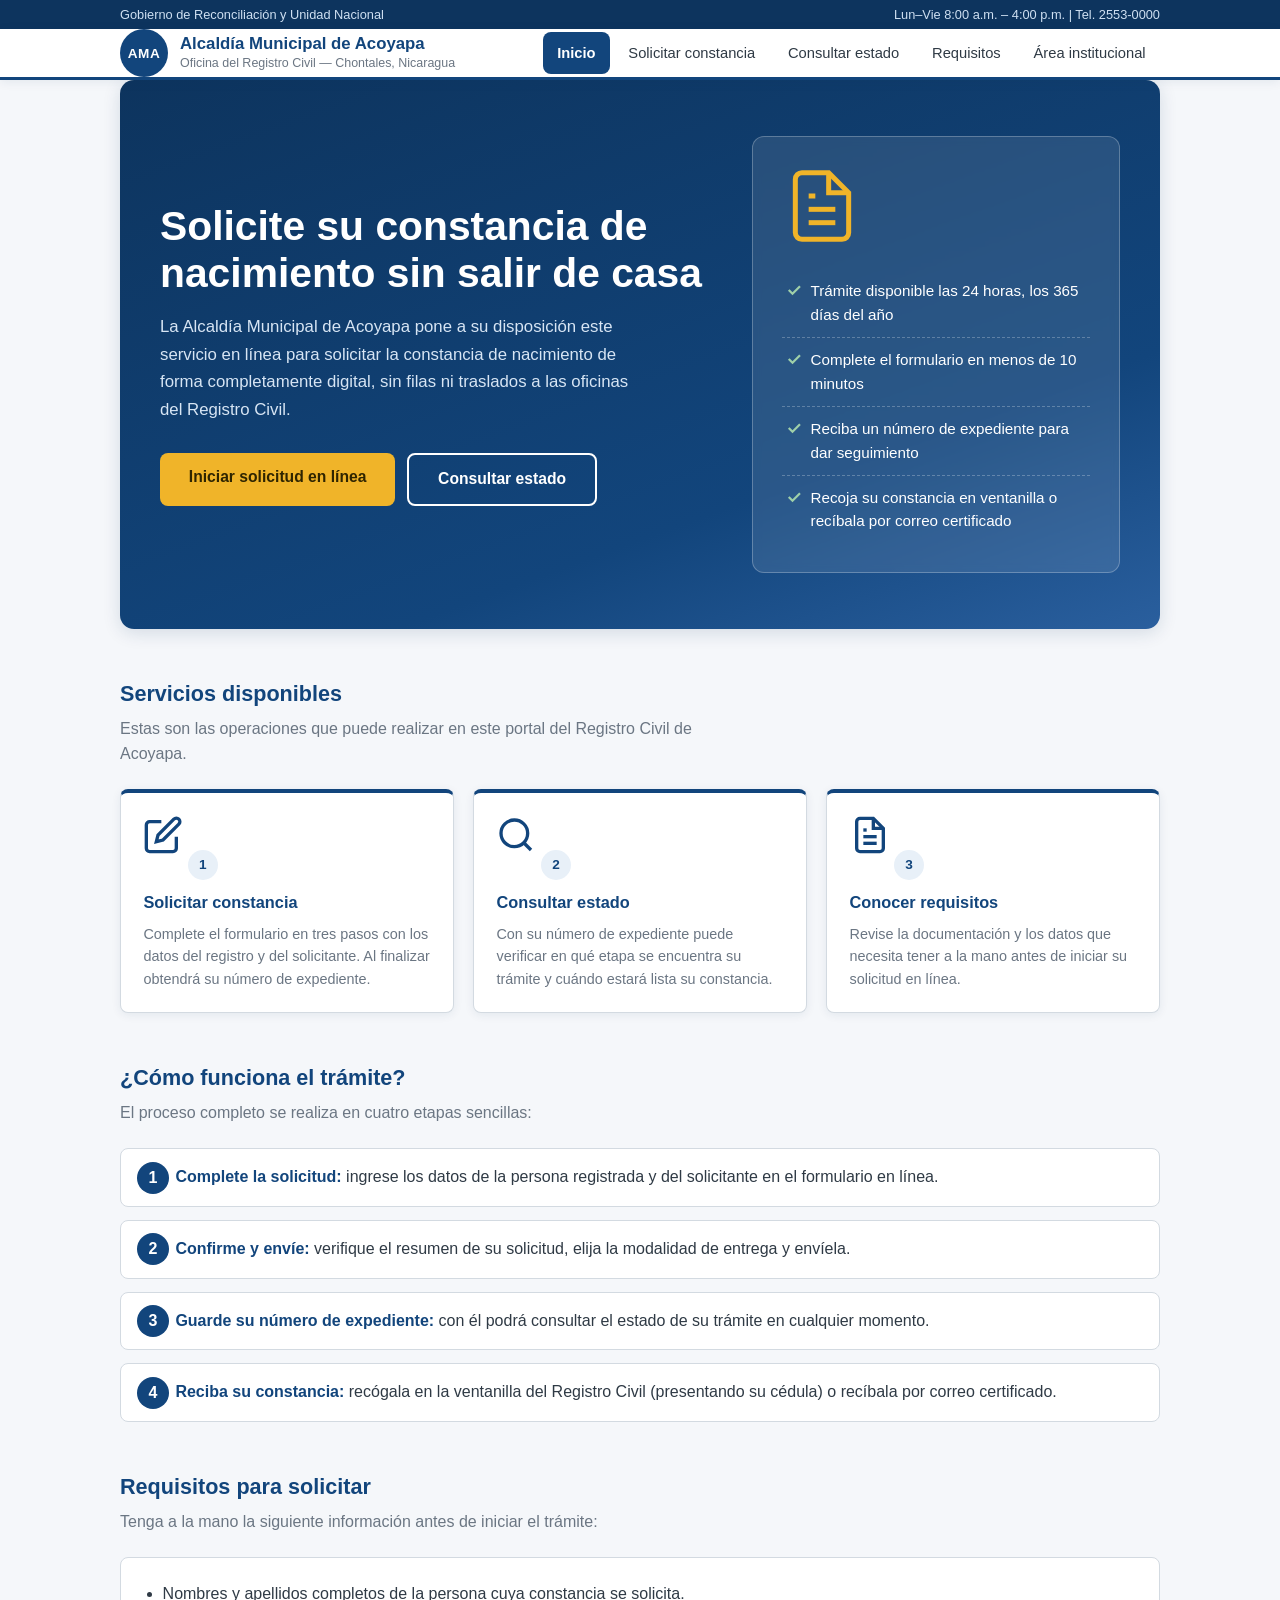
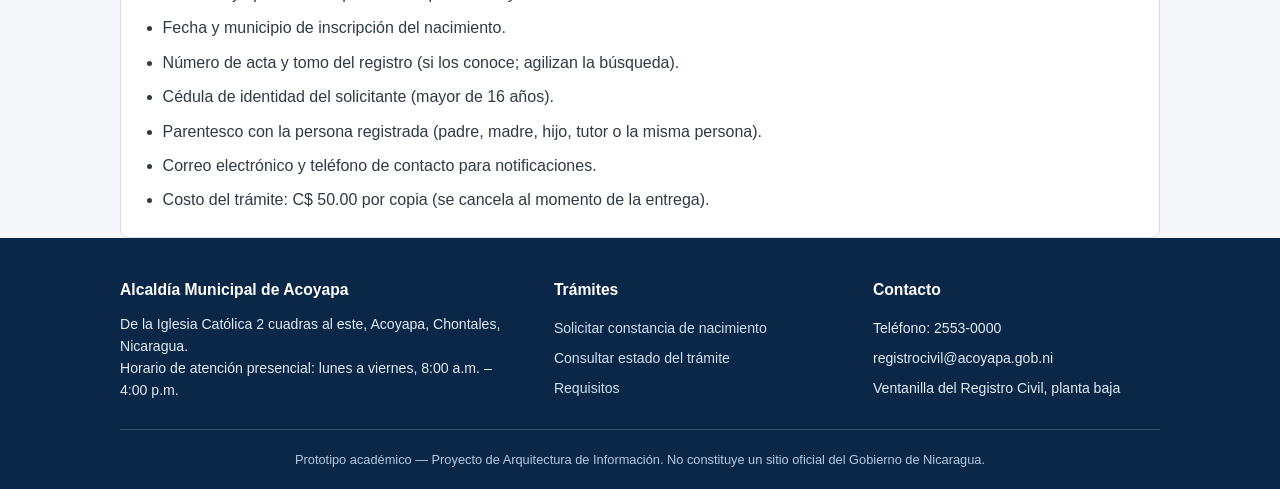
==== index.html @ fcf1b992 "feat: implement prototype with admin panel, local storage and UI improvements" ====
<!DOCTYPE html>
<html lang="es">
<head>
  <meta charset="UTF-8">
  <meta name="viewport" content="width=device-width, initial-scale=1.0">
  <title>Constancia de Nacimiento en Línea — Alcaldía Municipal de Acoyapa</title>
  <meta name="description" content="Solicite su constancia de nacimiento en línea ante la Alcaldía Municipal de Acoyapa, Chontales, Nicaragua. Trámite 100% digital.">
  <link rel="stylesheet" href="css/style.css">
</head>
<body>

  <div class="topbar">
    <div class="contenedor">
      <span>Gobierno de Reconciliación y Unidad Nacional</span>
      <span>Lun–Vie 8:00 a.m. – 4:00 p.m. | Tel. 2553-0000</span>
    </div>
  </div>

  <header>
    <div class="contenedor header-interno">
      <a class="marca" href="index.html">
        <div class="escudo">AMA</div>
        <div>
          <h1>Alcaldía Municipal de Acoyapa</h1>
          <span>Oficina del Registro Civil — Chontales, Nicaragua</span>
        </div>
      </a>
      <button class="boton-menu" id="botonMenu" aria-label="Abrir menú" aria-expanded="false">☰</button>
      <nav class="principal" id="navPrincipal" aria-label="Navegación principal">
        <ul>
          <li><a href="index.html" class="activo">Inicio</a></li>
          <li><a href="solicitud.html">Solicitar constancia</a></li>
          <li><a href="consulta.html">Consultar estado</a></li>
          <li><a href="requisitos.html">Requisitos</a></li>
          <li class="institucional"><a href="admin.html">Área institucional</a></li>
        </ul>
      </nav>
    </div>
  </header>

  <main class="contenedor">

    <!-- Presentación del servicio -->
    <section class="hero">
      <div>
        <h2>Solicite su constancia de nacimiento sin salir de casa</h2>
        <p>La Alcaldía Municipal de Acoyapa pone a su disposición este servicio en línea
           para solicitar la constancia de nacimiento de forma completamente digital,
           sin filas ni traslados a las oficinas del Registro Civil.</p>
        <div class="hero-ctas">
          <a class="btn btn-acento" href="solicitud.html">Iniciar solicitud en línea</a>
          <a class="btn btn-contorno" href="consulta.html" style="color:#fff;border-color:#fff">Consultar estado</a>
        </div>
      </div>
      <div class="hero-ilustracion">
        <svg class="icono" width="80" height="80" viewBox="0 0 24 24" fill="none" stroke="currentColor" stroke-width="1.5" style="margin-bottom:1rem;color:#f0b429" aria-hidden="true">
          <path d="M14 2H6a2 2 0 0 0-2 2v16a2 2 0 0 0 2 2h12a2 2 0 0 0 2-2V8z"/>
          <polyline points="14 2 14 8 20 8"/>
          <line x1="16" y1="13" x2="8" y2="13"/>
          <line x1="16" y1="17" x2="8" y2="17"/>
          <polyline points="10 9 9 9 8 9"/>
        </svg>
        <ul>
          <li>Trámite disponible las 24 horas, los 365 días del año</li>
          <li>Complete el formulario en menos de 10 minutos</li>
          <li>Reciba un número de expediente para dar seguimiento</li>
          <li>Recoja su constancia en ventanilla o recíbala por correo certificado</li>
        </ul>
      </div>
    </section>

    <!-- Qué puede hacer en el portal -->
    <section class="seccion">
      <h3>Servicios disponibles</h3>
      <p>Estas son las operaciones que puede realizar en este portal del Registro Civil de Acoyapa.</p>
      <div class="tarjetas">
        <a class="tarjeta" href="solicitud.html">
          <svg class="icono" viewBox="0 0 24 24" fill="none" stroke="currentColor" stroke-width="2" aria-hidden="true">
            <path d="M11 4H4a2 2 0 0 0-2 2v14a2 2 0 0 0 2 2h14a2 2 0 0 0 2-2v-7"/>
            <path d="M18.5 2.5a2.121 2.121 0 0 1 3 3L12 15l-4 1 1-4 9.5-9.5z"/>
          </svg>
          <span class="numero">1</span>
          <h4>Solicitar constancia</h4>
          <p>Complete el formulario en tres pasos con los datos del registro y del solicitante.
             Al finalizar obtendrá su número de expediente.</p>
        </a>
        <a class="tarjeta" href="consulta.html">
          <svg class="icono" viewBox="0 0 24 24" fill="none" stroke="currentColor" stroke-width="2" aria-hidden="true">
            <circle cx="11" cy="11" r="8"/>
            <line x1="21" y1="21" x2="16.65" y2="16.65"/>
          </svg>
          <span class="numero">2</span>
          <h4>Consultar estado</h4>
          <p>Con su número de expediente puede verificar en qué etapa se encuentra su trámite
             y cuándo estará lista su constancia.</p>
        </a>
        <a class="tarjeta" href="requisitos.html">
          <svg class="icono" viewBox="0 0 24 24" fill="none" stroke="currentColor" stroke-width="2" aria-hidden="true">
            <path d="M14 2H6a2 2 0 0 0-2 2v16a2 2 0 0 0 2 2h12a2 2 0 0 0 2-2V8z"/>
            <polyline points="14 2 14 8 20 8"/>
            <line x1="16" y1="13" x2="8" y2="13"/>
            <line x1="16" y1="17" x2="8" y2="17"/>
            <polyline points="10 9 9 9 8 9"/>
          </svg>
          <span class="numero">3</span>
          <h4>Conocer requisitos</h4>
          <p>Revise la documentación y los datos que necesita tener a la mano antes de
             iniciar su solicitud en línea.</p>
        </a>
      </div>
    </section>

    <!-- Cómo funciona -->
    <section class="seccion">
      <h3>¿Cómo funciona el trámite?</h3>
      <p>El proceso completo se realiza en cuatro etapas sencillas:</p>
      <div class="pasos">
        <div class="paso"><strong>Complete la solicitud:</strong> ingrese los datos de la persona registrada
          y del solicitante en el formulario en línea.</div>
        <div class="paso"><strong>Confirme y envíe:</strong> verifique el resumen de su solicitud,
          elija la modalidad de entrega y envíela.</div>
        <div class="paso"><strong>Guarde su número de expediente:</strong> con él podrá consultar
          el estado de su trámite en cualquier momento.</div>
        <div class="paso"><strong>Reciba su constancia:</strong> recógala en la ventanilla del Registro Civil
          (presentando su cédula) o recíbala por correo certificado.</div>
      </div>
    </section>

    <!-- Requisitos -->
    <section class="seccion" id="requisitos">
      <h3>Requisitos para solicitar</h3>
      <p>Tenga a la mano la siguiente información antes de iniciar el trámite:</p>
      <ul class="requisitos-lista">
        <li>Nombres y apellidos completos de la persona cuya constancia se solicita.</li>
        <li>Fecha y municipio de inscripción del nacimiento.</li>
        <li>Número de acta y tomo del registro (si los conoce; agilizan la búsqueda).</li>
        <li>Cédula de identidad del solicitante (mayor de 16 años).</li>
        <li>Parentesco con la persona registrada (padre, madre, hijo, tutor o la misma persona).</li>
        <li>Correo electrónico y teléfono de contacto para notificaciones.</li>
        <li>Costo del trámite: C$ 50.00 por copia (se cancela al momento de la entrega).</li>
      </ul>
    </section>

  </main>

  <footer>
    <div class="contenedor">
      <div class="footer-grid">
        <div>
          <h5>Alcaldía Municipal de Acoyapa</h5>
          <p>De la Iglesia Católica 2 cuadras al este, Acoyapa, Chontales, Nicaragua.</p>
          <p>Horario de atención presencial: lunes a viernes, 8:00 a.m. – 4:00 p.m.</p>
        </div>
        <div>
          <h5>Trámites</h5>
          <ul>
            <li><a href="solicitud.html">Solicitar constancia de nacimiento</a></li>
            <li><a href="consulta.html">Consultar estado del trámite</a></li>
            <li><a href="requisitos.html">Requisitos</a></li>
          </ul>
        </div>
        <div>
          <h5>Contacto</h5>
          <ul>
            <li>Teléfono: 2553-0000</li>
            <li>registrocivil@acoyapa.gob.ni</li>
            <li>Ventanilla del Registro Civil, planta baja</li>
          </ul>
        </div>
      </div>
      <p class="footer-legal">Prototipo académico — Proyecto de Arquitectura de Información.
        No constituye un sitio oficial del Gobierno de Nicaragua.</p>
    </div>
  </footer>

  <script src="js/validaciones.js"></script>
  <script src="js/main.js"></script>
</body>
</html>
---- css/style.css ----
/* ============================================================
   Alcaldía Municipal de Acoyapa — Constancia de Nacimiento en Línea
   Hoja de estilos principal — diseño sobrio, institucional y responsive
   ============================================================ */

:root {
  --azul: #12457c;          /* azul institucional */
  --azul-oscuro: #0d345e;
  --azul-claro: #e8f0f8;
  --gris-texto: #2f3a45;
  --gris-suave: #6b7683;
  --gris-borde: #d3dae1;
  --fondo: #f5f7fa;
  --blanco: #ffffff;
  --error: #b3261e;
  --ok: #1e7d34;
  --dorado: #f0b429;
  --dorado-oscuro: #c68a0d;
  --radio: 8px;
  --sombra: 0 2px 10px rgba(13, 52, 94, 0.08);
  --sombra-fuerte: 0 4px 18px rgba(13, 52, 94, 0.14);
}

* { box-sizing: border-box; margin: 0; padding: 0; }

html { font-size: 16px; }

body {
  font-family: "Segoe UI", "Helvetica Neue", Arial, sans-serif;
  color: var(--gris-texto);
  background: var(--fondo);
  line-height: 1.55;
}

/* ---------- Encabezado institucional ---------- */
.topbar {
  background: var(--azul-oscuro);
  color: #cfe0f2;
  font-size: 0.8rem;
  padding: 0.3rem 0;
}
.topbar .contenedor {
  display: flex;
  justify-content: space-between;
  gap: 1rem;
  flex-wrap: wrap;
}

header {
  background: var(--blanco);
  border-bottom: 3px solid var(--azul);
  position: sticky;
  top: 0;
  z-index: 100;
  box-shadow: var(--sombra);
}
.header-interno {
  display: flex;
  align-items: center;
  justify-content: space-between;
  gap: 1rem;
  padding: 0.75rem 0;
}
.marca {
  display: flex;
  align-items: center;
  gap: 0.75rem;
  text-decoration: none;
  color: var(--gris-texto);
}
.escudo {
  width: 48px;
  height: 48px;
  border-radius: 50%;
  background: var(--azul);
  color: #fff;
  display: flex;
  align-items: center;
  justify-content: center;
  font-weight: 700;
  font-size: 0.85rem;
  flex-shrink: 0;
  letter-spacing: 0.5px;
}
.marca h1 {
  font-size: 1.05rem;
  color: var(--azul);
  line-height: 1.2;
}
.marca span {
  display: block;
  font-size: 0.78rem;
  color: var(--gris-suave);
  font-weight: 400;
}

/* ---------- Navegación ---------- */
nav.principal ul {
  list-style: none;
  display: flex;
  gap: 0.25rem;
}
nav.principal a {
  display: block;
  padding: 0.6rem 0.9rem;
  text-decoration: none;
  color: var(--gris-texto);
  font-size: 0.92rem;
  border-radius: var(--radio);
  transition: background 0.15s ease;
}
nav.principal a:hover { background: var(--azul-claro); color: var(--azul); }
nav.principal a.activo {
  background: var(--azul);
  color: #fff;
  font-weight: 600;
}
.boton-menu {
  display: none;
  background: none;
  border: 2px solid var(--azul);
  color: var(--azul);
  border-radius: var(--radio);
  padding: 0.35rem 0.7rem;
  font-size: 1.1rem;
  cursor: pointer;
}

/* ---------- Estructura general ---------- */
.contenedor {
  max-width: 1080px;
  margin: 0 auto;
  padding: 0 1.25rem;
}
main { padding: 2.2rem 0 3rem; }

/* ---------- Portada ---------- */
.hero {
  background: linear-gradient(160deg, var(--azul-oscuro) 0%, var(--azul) 70%, #2a5f9e 100%);
  color: #fff;
  border-radius: 14px;
  padding: 3.5rem 2.5rem;
  display: grid;
  grid-template-columns: 1.5fr 1fr;
  gap: 2.5rem;
  align-items: center;
  box-shadow: var(--sombra-fuerte);
}
.hero h2 {
  font-size: 2.55rem;
  line-height: 1.15;
  margin-bottom: 1rem;
  font-weight: 700;
}
.hero p {
  color: #d7e5f4;
  margin-bottom: 1.8rem;
  max-width: 52ch;
  font-size: 1.05rem;
  line-height: 1.65;
}
.hero-ilustracion {
  background: rgba(255, 255, 255, 0.1);
  border: 1px solid rgba(255, 255, 255, 0.25);
  border-radius: 12px;
  padding: 1.8rem;
  font-size: 0.95rem;
  backdrop-filter: blur(4px);
}
.hero-ilustracion ul { list-style: none; }
.hero-ilustracion li {
  padding: 0.65rem 0 0.65rem 1.8rem;
  position: relative;
  border-bottom: 1px dashed rgba(255, 255, 255, 0.25);
}
.hero-ilustracion li:last-child { border-bottom: none; }
.hero-ilustracion li::before {
  content: "";
  position: absolute;
  left: 0.2rem;
  top: 0.8rem;
  width: 18px;
  height: 18px;
  background: url("data:image/svg+xml,%3Csvg xmlns='http://www.w3.org/2000/svg' viewBox='0 0 24 24' fill='none' stroke='%239fd0a9' stroke-width='3'%3E%3Cpath d='M5 12l5 5L20 7'/%3E%3C/svg%3E") no-repeat center;
  background-size: contain;
}
.hero-ctas { display: flex; gap: 0.75rem; flex-wrap: wrap; }

/* ---------- Botones ---------- */
.btn {
  display: inline-block;
  padding: 0.8rem 1.8rem;
  border-radius: var(--radio);
  text-decoration: none;
  font-weight: 600;
  font-size: 0.98rem;
  border: none;
  cursor: pointer;
  transition: filter 0.15s ease, transform 0.1s ease, background 0.15s ease, color 0.15s ease;
}
.btn:hover { filter: brightness(1.06); }
.btn:active { transform: translateY(1px); }
.btn-primario { background: var(--azul); color: #fff; }
.btn-acento { background: #f0b429; color: #2f2500; }
.btn-acento:hover { background: #f5c24d; }
.btn-contorno {
  background: transparent;
  color: var(--azul);
  border: 2px solid var(--azul);
}
.btn-contorno:hover { background: var(--azul-claro); }
.btn-peligro { background: var(--error); color: #fff; }
.btn-peligro:hover { background: #c92a1f; }

/* ---------- Secciones de la portada ---------- */
.seccion { margin-top: 3rem; }
.seccion h3 {
  color: var(--azul);
  font-size: 1.35rem;
  margin-bottom: 0.4rem;
}
.seccion > p { color: var(--gris-suave); max-width: 65ch; margin-bottom: 1.4rem; }

.tarjetas {
  display: grid;
  grid-template-columns: repeat(3, 1fr);
  gap: 1.2rem;
}
.tarjeta {
  background: var(--blanco);
  border: 1px solid var(--gris-borde);
  border-top: 4px solid var(--azul);
  border-radius: var(--radio);
  padding: 1.4rem;
  box-shadow: var(--sombra);
  display: block;
  text-decoration: none;
  color: inherit;
  transition: transform 0.15s ease, box-shadow 0.15s ease, border-color 0.15s ease;
}
.tarjeta:hover {
  transform: translateY(-3px);
  box-shadow: var(--sombra-fuerte);
  border-color: #b8c8d8;
}
.tarjeta h4 { color: var(--azul); margin-bottom: 0.5rem; font-size: 1.02rem; }
.tarjeta p { font-size: 0.9rem; color: var(--gris-suave); }
.tarjeta .icono {
  width: 40px;
  height: 40px;
  margin-bottom: 0.85rem;
  color: var(--azul);
}
.tarjeta .numero {
  display: inline-block;
  width: 30px; height: 30px;
  line-height: 30px;
  text-align: center;
  background: var(--azul-claro);
  color: var(--azul);
  border-radius: 50%;
  font-weight: 700;
  margin-bottom: 0.6rem;
  font-size: 0.85rem;
}

.pasos { counter-reset: paso; }
.paso {
  background: var(--blanco);
  border: 1px solid var(--gris-borde);
  border-radius: var(--radio);
  padding: 1rem 1.2rem 1rem 3.4rem;
  position: relative;
  margin-bottom: 0.8rem;
}
.paso::before {
  counter-increment: paso;
  content: counter(paso);
  position: absolute;
  left: 1rem; top: 50%;
  transform: translateY(-50%);
  width: 32px; height: 32px;
  line-height: 32px;
  text-align: center;
  background: var(--azul);
  color: #fff;
  border-radius: 50%;
  font-weight: 700;
}
.paso strong { color: var(--azul); }

.requisitos-lista {
  background: var(--blanco);
  border: 1px solid var(--gris-borde);
  border-radius: var(--radio);
  padding: 1.2rem 1.4rem;
}
.requisitos-lista li { margin-left: 1.2rem; padding: 0.3rem 0; }

/* ---------- Formularios ---------- */
.panel-form {
  background: var(--blanco);
  border: 1px solid var(--gris-borde);
  border-radius: 12px;
  box-shadow: var(--sombra);
  padding: 2rem 2.2rem;
  max-width: 760px;
  margin: 0 auto;
}
.panel-form h2 {
  color: var(--azul);
  font-size: 1.45rem;
  margin-bottom: 0.3rem;
}
.panel-form .sub {
  color: var(--gris-suave);
  font-size: 0.92rem;
  margin-bottom: 1.6rem;
}

/* Indicador de pasos del asistente */
.indicador-pasos {
  display: flex;
  justify-content: space-between;
  margin-bottom: 1.8rem;
  position: relative;
}
.indicador-pasos::before {
  content: "";
  position: absolute;
  top: 17px; left: 8%; right: 8%;
  height: 2px;
  background: var(--gris-borde);
  z-index: 0;
}
.paso-ind {
  text-align: center;
  position: relative;
  z-index: 1;
  flex: 1;
  font-size: 0.78rem;
  color: var(--gris-suave);
}
.paso-ind .punto {
  width: 34px; height: 34px;
  margin: 0 auto 0.35rem;
  line-height: 34px;
  border-radius: 50%;
  background: var(--blanco);
  border: 2px solid var(--gris-borde);
  color: var(--gris-suave);
  font-weight: 700;
}
.paso-ind.activo .punto {
  background: var(--azul);
  border-color: var(--azul);
  color: #fff;
}
.paso-ind.completo .punto {
  background: var(--ok);
  border-color: var(--ok);
  color: #fff;
}
.paso-ind.activo { color: var(--azul); font-weight: 600; }

fieldset {
  border: none;
  margin-bottom: 1.2rem;
}
legend {
  font-weight: 700;
  color: var(--azul);
  font-size: 1rem;
  margin-bottom: 0.8rem;
  padding-bottom: 0.4rem;
  border-bottom: 2px solid var(--azul-claro);
  width: 100%;
}
.grupo-campos {
  display: grid;
  grid-template-columns: 1fr 1fr;
  gap: 1rem 1.2rem;
}
.campo { display: flex; flex-direction: column; }
.campo.completo { grid-column: 1 / -1; }
.campo label {
  font-size: 0.85rem;
  font-weight: 600;
  margin-bottom: 0.3rem;
}
.campo label .req { color: var(--error); }
.campo input,
.campo select,
.campo textarea {
  padding: 0.6rem 0.75rem;
  border: 1.5px solid var(--gris-borde);
  border-radius: 6px;
  font-size: 0.95rem;
  font-family: inherit;
  background: #fbfcfd;
  transition: border-color 0.15s ease;
}
.campo input:focus,
.campo select:focus,
.campo textarea:focus {
  outline: none;
  border-color: var(--azul);
  background: #fff;
  box-shadow: 0 0 0 3px rgba(18, 69, 124, 0.12);
}
.campo .ayuda {
  font-size: 0.76rem;
  color: var(--gris-suave);
  margin-top: 0.25rem;
}
.campo .mensaje-error {
  display: none;
  font-size: 0.78rem;
  color: var(--error);
  margin-top: 0.25rem;
}
.campo.invalido input,
.campo.invalido select,
.campo.invalido textarea { border-color: var(--error); }
.campo.invalido .mensaje-error { display: block; }
.campo.valido input,
.campo.valido select { border-color: var(--ok); }

.grupo-radio {
  display: flex;
  gap: 1.4rem;
  flex-wrap: wrap;
  margin-top: 0.3rem;
}
.grupo-radio label {
  display: flex;
  align-items: center;
  gap: 0.4rem;
  font-weight: 400;
  font-size: 0.92rem;
  cursor: pointer;
}

.acciones-form {
  display: flex;
  justify-content: space-between;
  gap: 1rem;
  margin-top: 1.6rem;
  padding-top: 1.4rem;
  border-top: 1px solid var(--gris-borde);
}

.paso-form { display: none; }
.paso-form.visible { display: block; }

/* Resumen de confirmación */
.resumen {
  background: var(--azul-claro);
  border: 1px solid #c3d6ea;
  border-radius: var(--radio);
  padding: 1.2rem 1.4rem;
  margin-bottom: 1.4rem;
}
.resumen dl {
  display: grid;
  grid-template-columns: 1fr 1fr;
  gap: 0.5rem 1.5rem;
}
.resumen dt { font-size: 0.78rem; color: var(--gris-suave); }
.resumen dd { font-weight: 600; font-size: 0.92rem; }

.aviso-exito {
  background: #e9f6ec;
  border: 1px solid #bfe0c7;
  border-left: 5px solid var(--ok);
  border-radius: var(--radio);
  padding: 1.4rem 1.6rem;
  text-align: center;
}
.aviso-exito h3 { color: var(--ok); margin-bottom: 0.4rem; }
.aviso-exito .expediente {
  font-size: 1.3rem;
  font-weight: 700;
  color: var(--azul);
  letter-spacing: 1px;
  margin: 0.6rem 0;
}

/* Resultado de consulta */
.resultado-consulta { margin-top: 1.6rem; display: none; }
.linea-tiempo { list-style: none; margin-top: 1rem; }
.linea-tiempo li {
  position: relative;
  padding: 0 0 1.2rem 1.8rem;
  border-left: 2px solid var(--gris-borde);
  margin-left: 0.5rem;
}
.linea-tiempo li::before {
  content: "";
  position: absolute;
  left: -8px; top: 2px;
  width: 14px; height: 14px;
  border-radius: 50%;
  background: var(--gris-borde);
}
.linea-tiempo li.hecho::before { background: var(--ok); }
.linea-tiempo li.actual::before { background: var(--azul); box-shadow: 0 0 0 4px var(--azul-claro); }
.linea-tiempo li strong { color: var(--azul); }
.linea-tiempo li span { display: block; font-size: 0.82rem; color: var(--gris-suave); }

/* ---------- Panel administrativo ---------- */
.panel-admin { max-width: 1000px; }
.panel-admin .resumen-stats {
  display: grid;
  grid-template-columns: repeat(auto-fit, minmax(150px, 1fr));
  gap: 1rem;
  margin-bottom: 1.5rem;
}
.stat {
  background: var(--azul-claro);
  border: 1px solid #c3d6ea;
  border-radius: var(--radio);
  padding: 1rem;
  text-align: center;
}
.stat .valor {
  display: block;
  font-size: 1.8rem;
  font-weight: 700;
  color: var(--azul);
  line-height: 1;
  margin-bottom: 0.3rem;
}
.stat .etiqueta { font-size: 0.8rem; color: var(--gris-suave); }

.login-inst {
  font-size: 0.85rem;
  color: var(--gris-suave);
  margin-bottom: 1.2rem;
}

/* Tabla de solicitudes */
.tabla-contenedor {
  overflow-x: auto;
  border: 1px solid var(--gris-borde);
  border-radius: var(--radio);
  background: var(--blanco);
}
.tabla-solicitudes {
  width: 100%;
  border-collapse: collapse;
  font-size: 0.88rem;
  min-width: 760px;
}
.tabla-solicitudes th,
.tabla-solicitudes td {
  padding: 0.85rem 0.75rem;
  text-align: left;
  border-bottom: 1px solid var(--gris-borde);
}
.tabla-solicitudes th {
  background: var(--azul-claro);
  color: var(--azul);
  font-weight: 700;
  white-space: nowrap;
}
.tabla-solicitudes tr:last-child td { border-bottom: none; }
.tabla-solicitudes tr:hover { background: #f7fafc; }
.tabla-solicitudes td.acciones { white-space: nowrap; }

.estado-badge {
  display: inline-block;
  padding: 0.25rem 0.65rem;
  border-radius: 20px;
  font-size: 0.75rem;
  font-weight: 700;
  text-transform: uppercase;
  letter-spacing: 0.3px;
  border: 1px solid transparent;
}
.estado-Recibida { background: #fff3cd; color: #6b5100; border-color: #f0dca0; }
.estado-En-revision { background: #cfe2ff; color: #0d3b7a; border-color: #a9c8f5; }
.estado-Lista-para-entrega { background: #d1e7dd; color: #0f5132; border-color: #a7d3be; }
.estado-Entregada { background: #e2e3e5; color: #41464b; border-color: #c4c8cb; }

.select-estado {
  padding: 0.45rem 0.7rem;
  border: 1.5px solid var(--gris-borde);
  border-radius: 6px;
  font-family: inherit;
  font-size: 0.85rem;
  background: #fff;
  cursor: pointer;
}

.mensaje-vacio {
  text-align: center;
  padding: 2rem;
  color: var(--gris-suave);
}

/* Mejoras de aviso de éxito */
.aviso-exito .icono-exito {
  width: 56px;
  height: 56px;
  margin: 0 auto 1rem;
  color: var(--ok);
}

/* ---------- Migas de pan ---------- */
.migas {
  font-size: 0.82rem;
  color: var(--gris-suave);
  margin-bottom: 1.4rem;
}
.migas a { color: var(--azul); text-decoration: none; }
.migas a:hover { text-decoration: underline; }

/* ---------- Pie de página ---------- */
footer {
  background: #0a2748;
  color: #e0ebf6;
  padding: 2.5rem 0 1.2rem;
  font-size: 0.88rem;
}
.footer-grid {
  display: grid;
  grid-template-columns: 1.4fr 1fr 1fr;
  gap: 2rem;
  margin-bottom: 1.6rem;
}
footer h5 { color: #fff; margin-bottom: 0.75rem; font-size: 0.98rem; }
footer ul { list-style: none; }
footer ul li { padding: 0.25rem 0; }
footer a { color: #cfe0f2; text-decoration: none; }
footer a:hover { color: #fff; text-decoration: underline; }
.footer-legal {
  border-top: 1px solid rgba(255, 255, 255, 0.2);
  padding-top: 1.2rem;
  text-align: center;
  font-size: 0.8rem;
  color: #aecbe4;
}

/* ============================================================
   DISEÑO RESPONSIVE
   ============================================================ */

/* Tablet */
@media (max-width: 900px) {
  .hero { grid-template-columns: 1fr; padding: 2.2rem 1.8rem; }
  .hero h2 { font-size: 1.65rem; }
  .tarjetas { grid-template-columns: 1fr 1fr; }
  .footer-grid { grid-template-columns: 1fr 1fr; }
}

/* Móvil */
@media (max-width: 640px) {
  .boton-menu { display: block; }
  nav.principal {
    display: none;
    position: absolute;
    top: 100%; left: 0; right: 0;
    background: var(--blanco);
    border-bottom: 3px solid var(--azul);
    box-shadow: var(--sombra);
  }
  nav.principal.abierto { display: block; }
  nav.principal ul { flex-direction: column; padding: 0.6rem; }
  nav.principal a { padding: 0.9rem 1rem; }
  nav.principal .institucional { border-top: 1px solid var(--gris-borde); margin-top: 0.3rem; }
  nav.principal .institucional a { color: var(--gris-suave); font-size: 0.85rem; }

  .hero { padding: 2rem 1.3rem; }
  .hero h2 { font-size: 1.75rem; }
  .hero-ctas { flex-direction: column; }
  .hero-ctas .btn { width: 100%; text-align: center; }
  .tarjetas { grid-template-columns: 1fr; }
  .grupo-campos { grid-template-columns: 1fr; }
  .resumen dl { grid-template-columns: 1fr; }
  .footer-grid { grid-template-columns: 1fr; }
  .panel-form { padding: 1.4rem 1.2rem; }
  .acciones-form { flex-direction: column-reverse; }
  .acciones-form .btn { text-align: center; }
  .topbar .contenedor {
    flex-direction: column;
    align-items: center;
    gap: 0.15rem;
    text-align: center;
    font-size: 0.75rem;
  }
  .topbar span:first-child { font-weight: 700; }
  .header-interno { padding: 0.6rem 0; }
  .marca h1 { font-size: 0.95rem; }
  .marca span { font-size: 0.72rem; }
  .escudo { width: 42px; height: 42px; font-size: 0.75rem; }
  .panel-admin .resumen-stats { grid-template-columns: 1fr 1fr; }
  .tabla-solicitudes { font-size: 0.82rem; }
  .tabla-contenedor { border-radius: 0; margin: 0 -1.2rem; border-left: none; border-right: none; }
  .seccion { margin-top: 2.4rem; }
  .indicador-pasos { gap: 0.25rem; }
  .paso-ind .punto { width: 28px; height: 28px; line-height: 28px; font-size: 0.85rem; }
  .paso-ind { font-size: 0.7rem; }
}
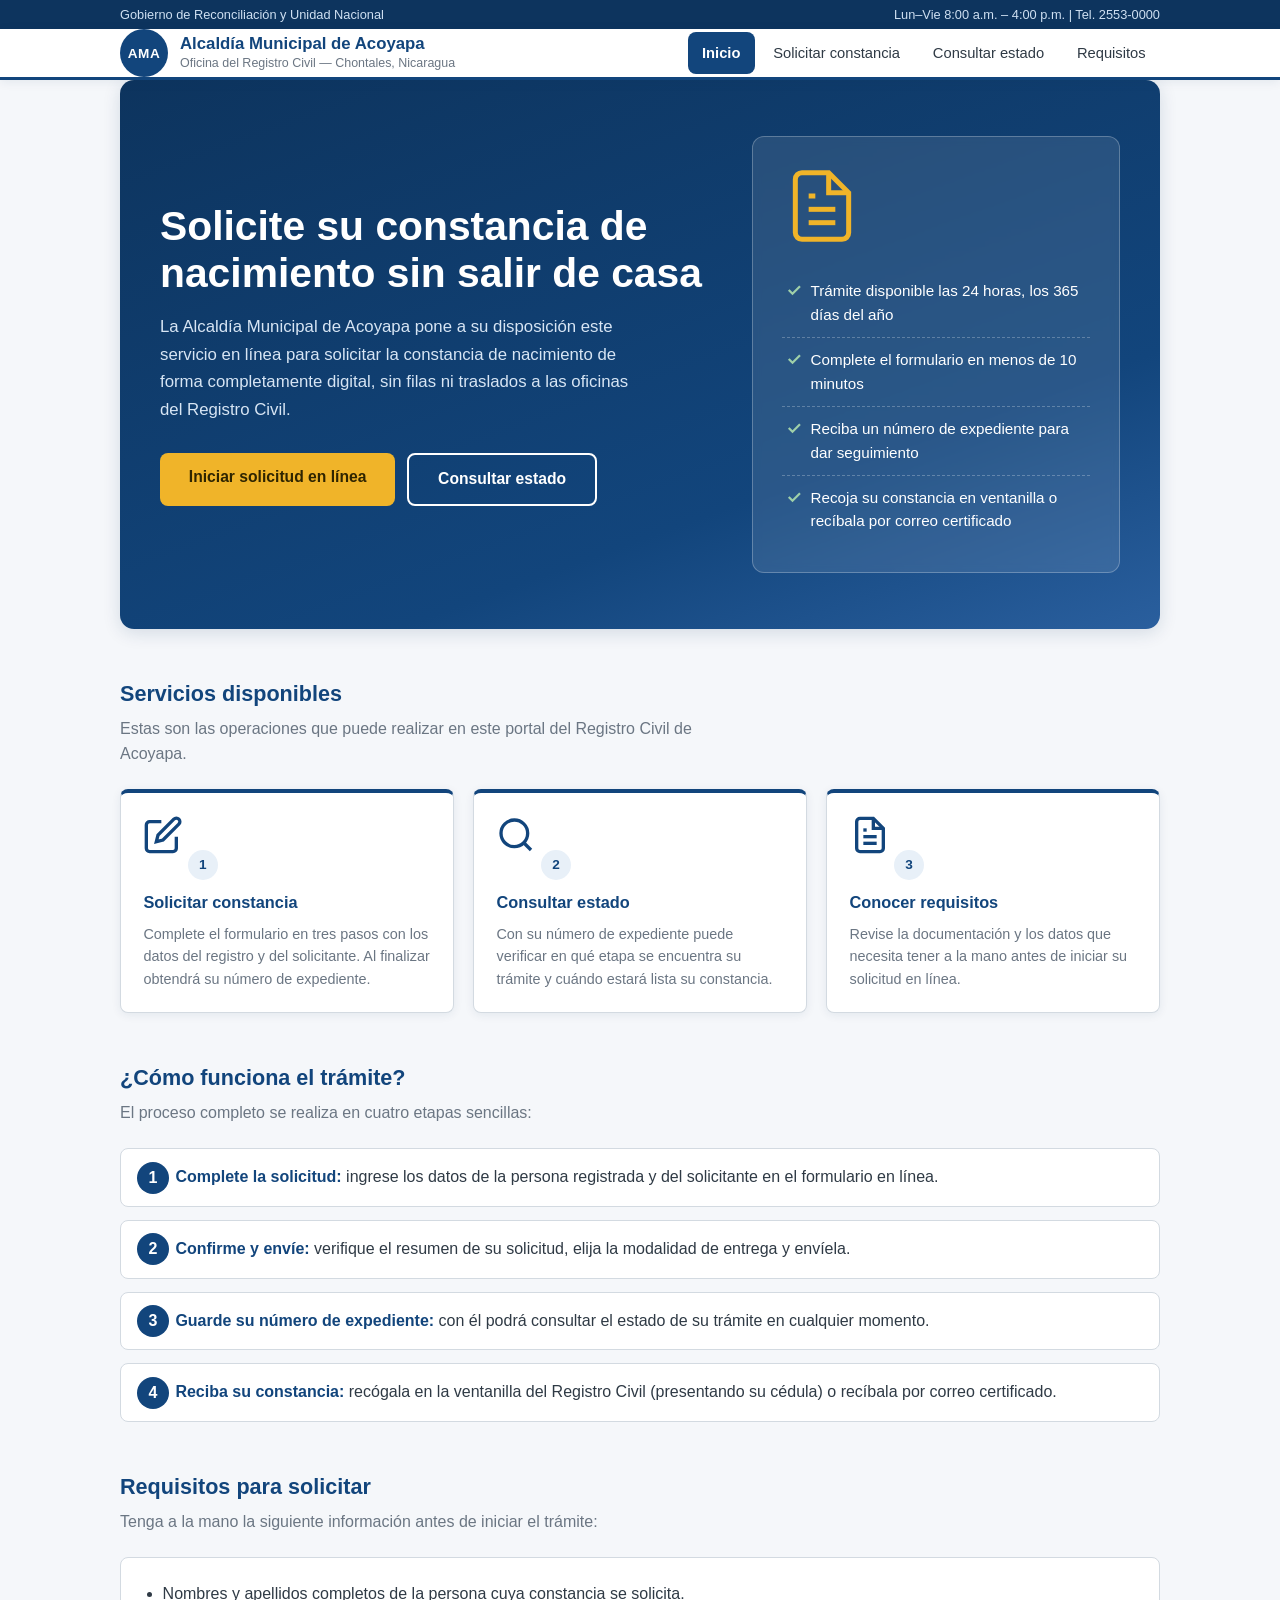
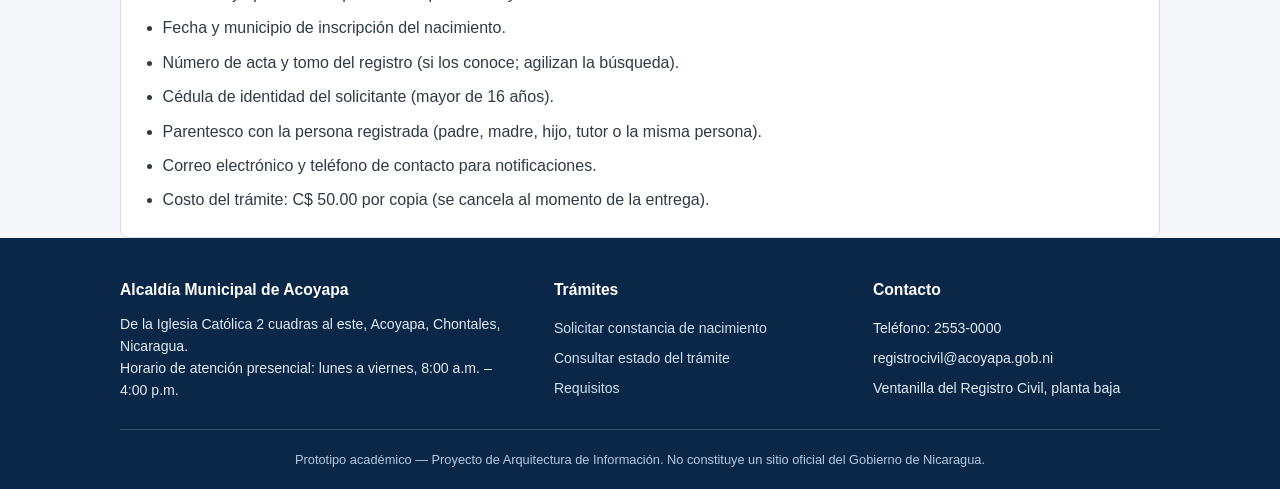
==== commit c5b2c651: "fix: remove admin link from public navigation and clarify backoffice separation" ====
--- a/index.html
+++ b/index.html
@@ -32,7 +32,6 @@
           <li><a href="solicitud.html">Solicitar constancia</a></li>
           <li><a href="consulta.html">Consultar estado</a></li>
           <li><a href="requisitos.html">Requisitos</a></li>
-          <li class="institucional"><a href="admin.html">Área institucional</a></li>
         </ul>
       </nav>
     </div>
--- a/css/style.css
+++ b/css/style.css
@@ -537,6 +537,16 @@
   font-size: 0.85rem;
   color: var(--gris-suave);
   margin-bottom: 1.2rem;
+}
+
+.nota-prototipo {
+  font-size: 0.82rem;
+  color: var(--gris-suave);
+  background: #f8fafc;
+  border-left: 3px solid var(--dorado);
+  padding: 0.75rem 1rem;
+  margin-bottom: 1.2rem;
+  line-height: 1.5;
 }
 
 /* Tabla de solicitudes */
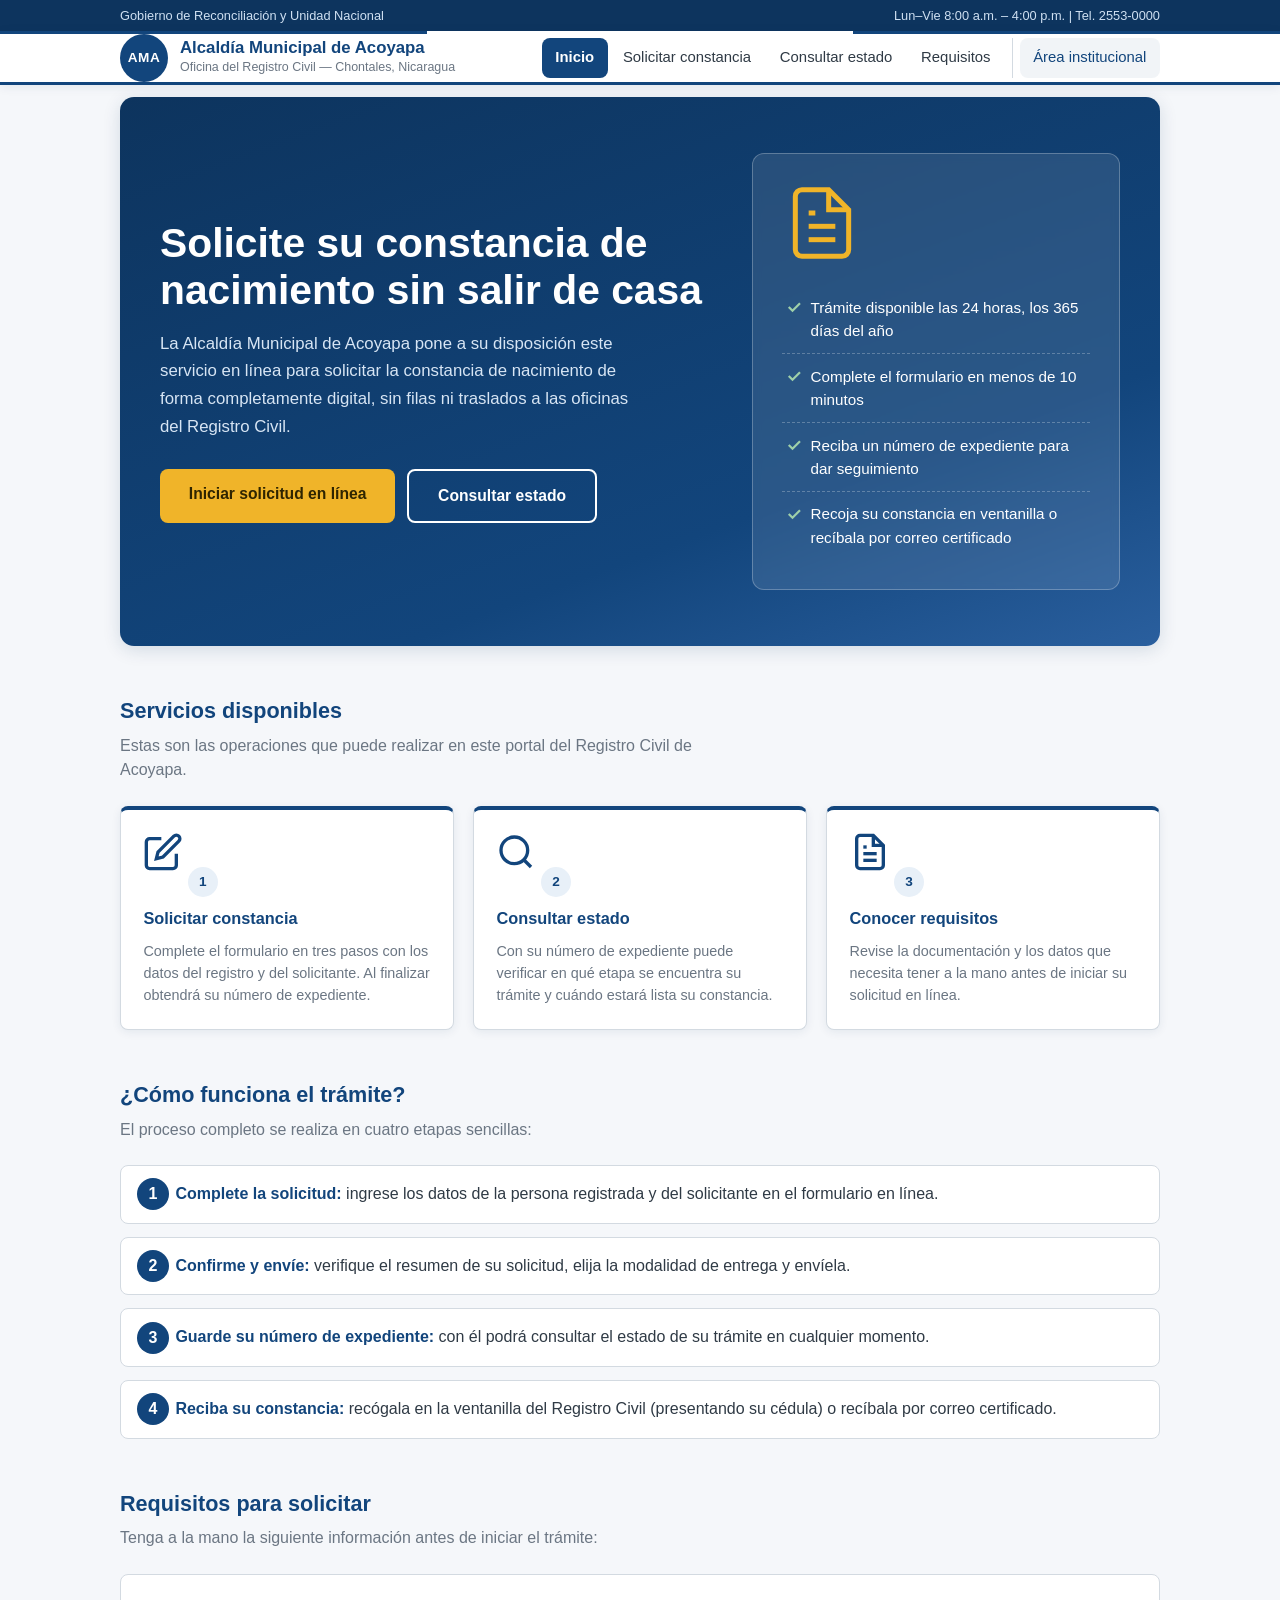
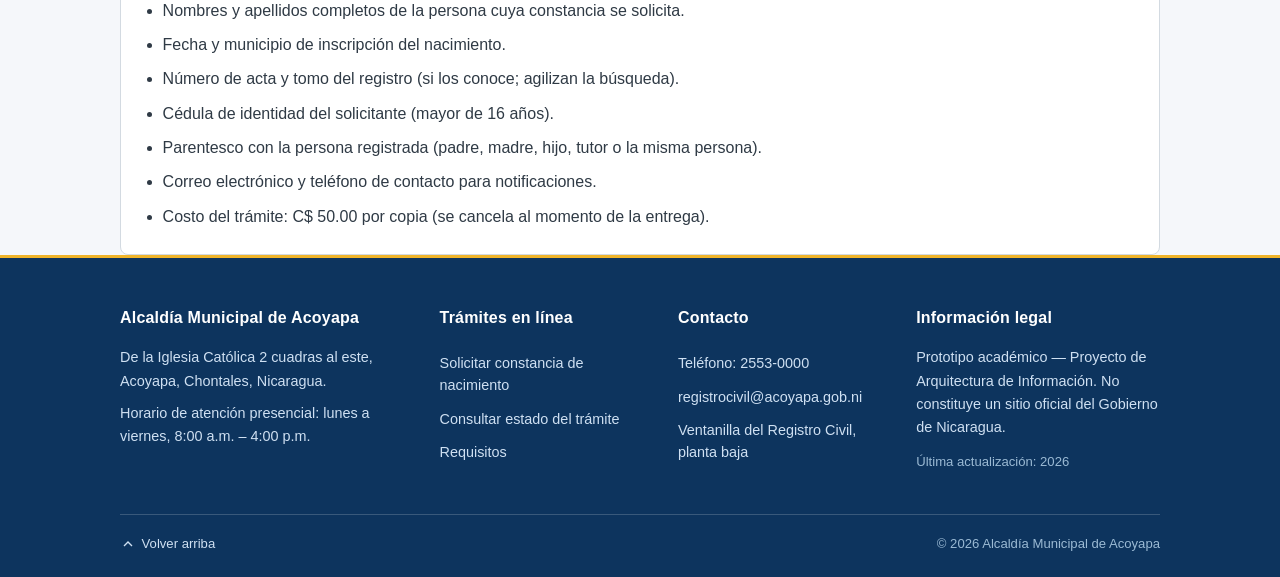
==== commit bf11a608: "feat(ui): profesionaliza menu, footer y espaciado visual" ====
--- a/index.html
+++ b/index.html
@@ -25,13 +25,20 @@
           <span>Oficina del Registro Civil — Chontales, Nicaragua</span>
         </div>
       </a>
-      <button class="boton-menu" id="botonMenu" aria-label="Abrir menú" aria-expanded="false">☰</button>
+      <button class="boton-menu" id="botonMenu" aria-label="Abrir menú" aria-expanded="false" aria-controls="navPrincipal">
+        <svg class="icono-menu" viewBox="0 0 24 24" fill="none" stroke="currentColor" stroke-width="2" stroke-linecap="round" aria-hidden="true">
+          <line x1="4" y1="6" x2="20" y2="6"/>
+          <line x1="4" y1="12" x2="20" y2="12"/>
+          <line x1="4" y1="18" x2="20" y2="18"/>
+        </svg>
+      </button>
       <nav class="principal" id="navPrincipal" aria-label="Navegación principal">
         <ul>
           <li><a href="index.html" class="activo">Inicio</a></li>
           <li><a href="solicitud.html">Solicitar constancia</a></li>
           <li><a href="consulta.html">Consultar estado</a></li>
           <li><a href="requisitos.html">Requisitos</a></li>
+          <li class="institucional"><a href="admin.html">Área institucional</a></li>
         </ul>
       </nav>
     </div>
@@ -145,30 +152,42 @@
   <footer>
     <div class="contenedor">
       <div class="footer-grid">
-        <div>
+        <div class="footer-col footer-institucion">
           <h5>Alcaldía Municipal de Acoyapa</h5>
-          <p>De la Iglesia Católica 2 cuadras al este, Acoyapa, Chontales, Nicaragua.</p>
-          <p>Horario de atención presencial: lunes a viernes, 8:00 a.m. – 4:00 p.m.</p>
+          <p class="footer-direccion">De la Iglesia Católica 2 cuadras al este, Acoyapa, Chontales, Nicaragua.</p>
+          <p class="footer-horario">Horario de atención presencial: lunes a viernes, 8:00 a.m. – 4:00 p.m.</p>
         </div>
-        <div>
-          <h5>Trámites</h5>
+        <div class="footer-col">
+          <h5>Trámites en línea</h5>
           <ul>
             <li><a href="solicitud.html">Solicitar constancia de nacimiento</a></li>
             <li><a href="consulta.html">Consultar estado del trámite</a></li>
             <li><a href="requisitos.html">Requisitos</a></li>
           </ul>
         </div>
-        <div>
+        <div class="footer-col">
           <h5>Contacto</h5>
           <ul>
-            <li>Teléfono: 2553-0000</li>
-            <li>registrocivil@acoyapa.gob.ni</li>
+            <li><a href="tel:2553-0000">Teléfono: 2553-0000</a></li>
+            <li><a href="mailto:registrocivil@acoyapa.gob.ni">registrocivil@acoyapa.gob.ni</a></li>
             <li>Ventanilla del Registro Civil, planta baja</li>
           </ul>
         </div>
+        <div class="footer-col footer-legal-col">
+          <h5>Información legal</h5>
+          <p>Prototipo académico — Proyecto de Arquitectura de Información. No constituye un sitio oficial del Gobierno de Nicaragua.</p>
+          <p class="footer-actualizacion">Última actualización: 2026</p>
+        </div>
       </div>
-      <p class="footer-legal">Prototipo académico — Proyecto de Arquitectura de Información.
-        No constituye un sitio oficial del Gobierno de Nicaragua.</p>
+      <div class="footer-bottom">
+        <a href="#" class="volver-arriba" id="volverArriba">
+          <svg viewBox="0 0 24 24" fill="none" stroke="currentColor" stroke-width="2" aria-hidden="true">
+            <polyline points="18 15 12 9 6 15"></polyline>
+          </svg>
+          Volver arriba
+        </a>
+        <span class="footer-copy">© 2026 Alcaldía Municipal de Acoyapa</span>
+      </div>
     </div>
   </footer>
 
--- a/css/style.css
+++ b/css/style.css
@@ -37,7 +37,7 @@
   background: var(--azul-oscuro);
   color: #cfe0f2;
   font-size: 0.8rem;
-  padding: 0.3rem 0;
+  padding: 0.35rem 0;
 }
 .topbar .contenedor {
   display: flex;
@@ -54,12 +54,20 @@
   z-index: 100;
   box-shadow: var(--sombra);
 }
+/* Franja de acento con los colores de la bandera de Nicaragua */
+header::before {
+  content: "";
+  display: block;
+  height: 3px;
+  background: linear-gradient(90deg, var(--azul) 0%, var(--azul) 33.33%, var(--blanco) 33.33%, var(--blanco) 66.66%, var(--azul) 66.66%, var(--azul) 100%);
+}
 .header-interno {
   display: flex;
   align-items: center;
   justify-content: space-between;
   gap: 1rem;
   padding: 0.75rem 0;
+  flex-wrap: nowrap;
 }
 .marca {
   display: flex;
@@ -98,32 +106,99 @@
 nav.principal ul {
   list-style: none;
   display: flex;
-  gap: 0.25rem;
+  gap: 0.1rem;
+  align-items: center;
 }
 nav.principal a {
-  display: block;
-  padding: 0.6rem 0.9rem;
+  display: inline-flex;
+  align-items: center;
+  gap: 0.45rem;
+  padding: 0.55rem 0.85rem;
   text-decoration: none;
   color: var(--gris-texto);
-  font-size: 0.92rem;
-  border-radius: var(--radio);
-  transition: background 0.15s ease;
-}
-nav.principal a:hover { background: var(--azul-claro); color: var(--azul); }
+  font-size: 0.93rem;
+  font-weight: 500;
+  border-radius: var(--radio);
+  transition: background 0.15s ease, color 0.15s ease, box-shadow 0.15s ease;
+  position: relative;
+  white-space: nowrap;
+}
+nav.principal a::after {
+  content: "";
+  position: absolute;
+  bottom: 0.35rem;
+  left: 50%;
+  width: 0;
+  height: 2px;
+  background: var(--azul);
+  transition: width 0.2s ease, left 0.2s ease;
+}
+nav.principal a:hover {
+  background: var(--azul-claro);
+  color: var(--azul);
+}
+nav.principal a:hover::after,
+nav.principal a:focus-visible::after {
+  width: calc(100% - 1.9rem);
+  left: 0.95rem;
+}
+nav.principal a:focus-visible {
+  outline: 2px solid var(--azul);
+  outline-offset: 2px;
+  background: var(--azul-claro);
+}
 nav.principal a.activo {
   background: var(--azul);
   color: #fff;
   font-weight: 600;
 }
+nav.principal a.activo::after {
+  display: none;
+}
+nav.principal .institucional {
+  margin-left: 0.4rem;
+  padding-left: 0.4rem;
+  border-left: 1px solid var(--gris-borde);
+}
+nav.principal .institucional a {
+  color: var(--azul);
+  background: rgba(18, 69, 124, 0.06);
+}
+nav.principal .institucional a:hover,
+nav.principal .institucional a:focus-visible {
+  background: var(--azul-claro);
+}
+nav.principal .institucional a.activo {
+  background: var(--azul-oscuro);
+  color: #fff;
+}
+
 .boton-menu {
   display: none;
-  background: none;
+  background: transparent;
   border: 2px solid var(--azul);
   color: var(--azul);
   border-radius: var(--radio);
-  padding: 0.35rem 0.7rem;
-  font-size: 1.1rem;
+  width: 44px;
+  height: 44px;
+  padding: 0;
   cursor: pointer;
+  align-items: center;
+  justify-content: center;
+  transition: background 0.15s ease, color 0.15s ease;
+}
+.boton-menu:hover,
+.boton-menu:focus-visible {
+  background: var(--azul);
+  color: #fff;
+}
+.boton-menu:focus-visible {
+  outline: 2px solid var(--azul);
+  outline-offset: 2px;
+}
+.icono-menu {
+  width: 22px;
+  height: 22px;
 }
 
 /* ---------- Estructura general ---------- */
@@ -132,7 +207,7 @@
   margin: 0 auto;
   padding: 0 1.25rem;
 }
-main { padding: 2.2rem 0 3rem; }
+main { padding: 3.2rem 0 3rem; }
 
 /* ---------- Portada ---------- */
 .hero {
@@ -145,6 +220,7 @@
   gap: 2.5rem;
   align-items: center;
   box-shadow: var(--sombra-fuerte);
+  margin-top: 0.75rem;
 }
 .hero h2 {
   font-size: 2.55rem;
@@ -305,7 +381,7 @@
   box-shadow: var(--sombra);
   padding: 2rem 2.2rem;
   max-width: 760px;
-  margin: 0 auto;
+  margin: 0.75rem auto 0;
 }
 .panel-form h2 {
   color: var(--azul);
@@ -509,7 +585,7 @@
 .linea-tiempo li span { display: block; font-size: 0.82rem; color: var(--gris-suave); }
 
 /* ---------- Panel administrativo ---------- */
-.panel-admin { max-width: 1000px; }
+.panel-admin { max-width: 1000px; margin: 0.75rem auto 0; }
 .panel-admin .resumen-stats {
   display: grid;
   grid-template-columns: repeat(auto-fit, minmax(150px, 1fr));
@@ -628,28 +704,82 @@
 
 /* ---------- Pie de página ---------- */
 footer {
-  background: #0a2748;
-  color: #e0ebf6;
-  padding: 2.5rem 0 1.2rem;
-  font-size: 0.88rem;
+  background: var(--azul-oscuro);
+  color: #cfe0f2;
+  padding: 3rem 0 1.4rem;
+  font-size: 0.9rem;
+  border-top: 3px solid var(--dorado);
 }
 .footer-grid {
   display: grid;
-  grid-template-columns: 1.4fr 1fr 1fr;
-  gap: 2rem;
-  margin-bottom: 1.6rem;
-}
-footer h5 { color: #fff; margin-bottom: 0.75rem; font-size: 0.98rem; }
+  grid-template-columns: 1.4fr 1fr 1fr 1.2fr;
+  gap: 2.2rem;
+  margin-bottom: 2rem;
+}
+footer h5 {
+  color: #fff;
+  margin-bottom: 1rem;
+  font-size: 1rem;
+  font-weight: 600;
+  letter-spacing: 0.2px;
+}
+.footer-col p {
+  margin-bottom: 0.6rem;
+  line-height: 1.6;
+}
+.footer-actualizacion {
+  color: #9bbad4;
+  font-size: 0.82rem;
+  margin-top: 0.8rem;
+}
 footer ul { list-style: none; }
-footer ul li { padding: 0.25rem 0; }
-footer a { color: #cfe0f2; text-decoration: none; }
-footer a:hover { color: #fff; text-decoration: underline; }
-.footer-legal {
-  border-top: 1px solid rgba(255, 255, 255, 0.2);
+footer ul li { padding: 0.35rem 0; }
+footer a {
+  color: #cfe0f2;
+  text-decoration: none;
+  transition: color 0.15s ease;
+  border-radius: 4px;
+}
+footer a:hover,
+footer a:focus-visible {
+  color: #fff;
+  text-decoration: underline;
+}
+footer a:focus-visible {
+  outline: 2px solid #fff;
+  outline-offset: 2px;
+}
+.footer-bottom {
+  border-top: 1px solid rgba(255, 255, 255, 0.18);
   padding-top: 1.2rem;
-  text-align: center;
-  font-size: 0.8rem;
-  color: #aecbe4;
+  display: flex;
+  justify-content: space-between;
+  align-items: center;
+  flex-wrap: wrap;
+  gap: 1rem;
+  font-size: 0.82rem;
+  color: #9bbad4;
+}
+.volver-arriba {
+  display: inline-flex;
+  align-items: center;
+  gap: 0.35rem;
+  color: #cfe0f2;
+  text-decoration: none;
+  transition: color 0.15s ease;
+}
+.volver-arriba:hover,
+.volver-arriba:focus-visible {
+  color: #fff;
+  text-decoration: underline;
+}
+.volver-arriba:focus-visible {
+  outline: 2px solid #fff;
+  outline-offset: 2px;
+}
+.volver-arriba svg {
+  width: 16px;
+  height: 16px;
 }
 
 /* ============================================================
@@ -661,25 +791,62 @@
   .hero { grid-template-columns: 1fr; padding: 2.2rem 1.8rem; }
   .hero h2 { font-size: 1.65rem; }
   .tarjetas { grid-template-columns: 1fr 1fr; }
-  .footer-grid { grid-template-columns: 1fr 1fr; }
+  .footer-grid { grid-template-columns: 1fr 1fr; gap: 2rem; }
 }
 
 /* Móvil */
-@media (max-width: 640px) {
-  .boton-menu { display: block; }
+@media (max-width: 768px) {
+  .boton-menu { display: flex; }
   nav.principal {
     display: none;
     position: absolute;
-    top: 100%; left: 0; right: 0;
+    top: 100%;
+    left: 0;
+    right: 0;
     background: var(--blanco);
     border-bottom: 3px solid var(--azul);
-    box-shadow: var(--sombra);
+    box-shadow: var(--sombra-fuerte);
   }
   nav.principal.abierto { display: block; }
-  nav.principal ul { flex-direction: column; padding: 0.6rem; }
-  nav.principal a { padding: 0.9rem 1rem; }
-  nav.principal .institucional { border-top: 1px solid var(--gris-borde); margin-top: 0.3rem; }
-  nav.principal .institucional a { color: var(--gris-suave); font-size: 0.85rem; }
+  nav.principal ul {
+    flex-direction: column;
+    align-items: stretch;
+    padding: 0.5rem 0;
+    gap: 0;
+  }
+  nav.principal li { width: 100%; }
+  nav.principal a {
+    width: 100%;
+    padding: 0.95rem 1.25rem;
+    min-height: 44px;
+    border-radius: 0;
+    border-bottom: 1px solid var(--gris-borde);
+  }
+  nav.principal a::after { display: none; }
+  nav.principal a:hover,
+  nav.principal a:focus-visible {
+    background: var(--azul-claro);
+    color: var(--azul);
+  }
+  nav.principal a.activo {
+    border-left: 4px solid var(--dorado);
+  }
+  nav.principal .institucional {
+    margin-left: 0;
+    padding-left: 0;
+    border-left: none;
+    border-top: 1px solid var(--gris-borde);
+  }
+  nav.principal .institucional a {
+    color: var(--azul);
+    background: transparent;
+    font-size: 0.95rem;
+  }
+  nav.principal .institucional a.activo {
+    border-left: 4px solid var(--dorado);
+    background: var(--azul-oscuro);
+    color: #fff;
+  }
 
   .hero { padding: 2rem 1.3rem; }
   .hero h2 { font-size: 1.75rem; }
@@ -688,7 +855,8 @@
   .tarjetas { grid-template-columns: 1fr; }
   .grupo-campos { grid-template-columns: 1fr; }
   .resumen dl { grid-template-columns: 1fr; }
-  .footer-grid { grid-template-columns: 1fr; }
+  .footer-grid { grid-template-columns: 1fr; gap: 1.8rem; }
+  .footer-bottom { flex-direction: column; align-items: flex-start; }
   .panel-form { padding: 1.4rem 1.2rem; }
   .acciones-form { flex-direction: column-reverse; }
   .acciones-form .btn { text-align: center; }
@@ -712,3 +880,12 @@
   .paso-ind .punto { width: 28px; height: 28px; line-height: 28px; font-size: 0.85rem; }
   .paso-ind { font-size: 0.7rem; }
 }
+
+/* Pantallas muy pequeñas */
+@media (max-width: 360px) {
+  .marca h1 { font-size: 0.85rem; }
+  .marca span { font-size: 0.68rem; }
+  .escudo { width: 38px; height: 38px; font-size: 0.7rem; }
+  nav.principal a { font-size: 0.9rem; padding: 0.85rem 1rem; }
+  .boton-menu { width: 42px; height: 42px; }
+}
